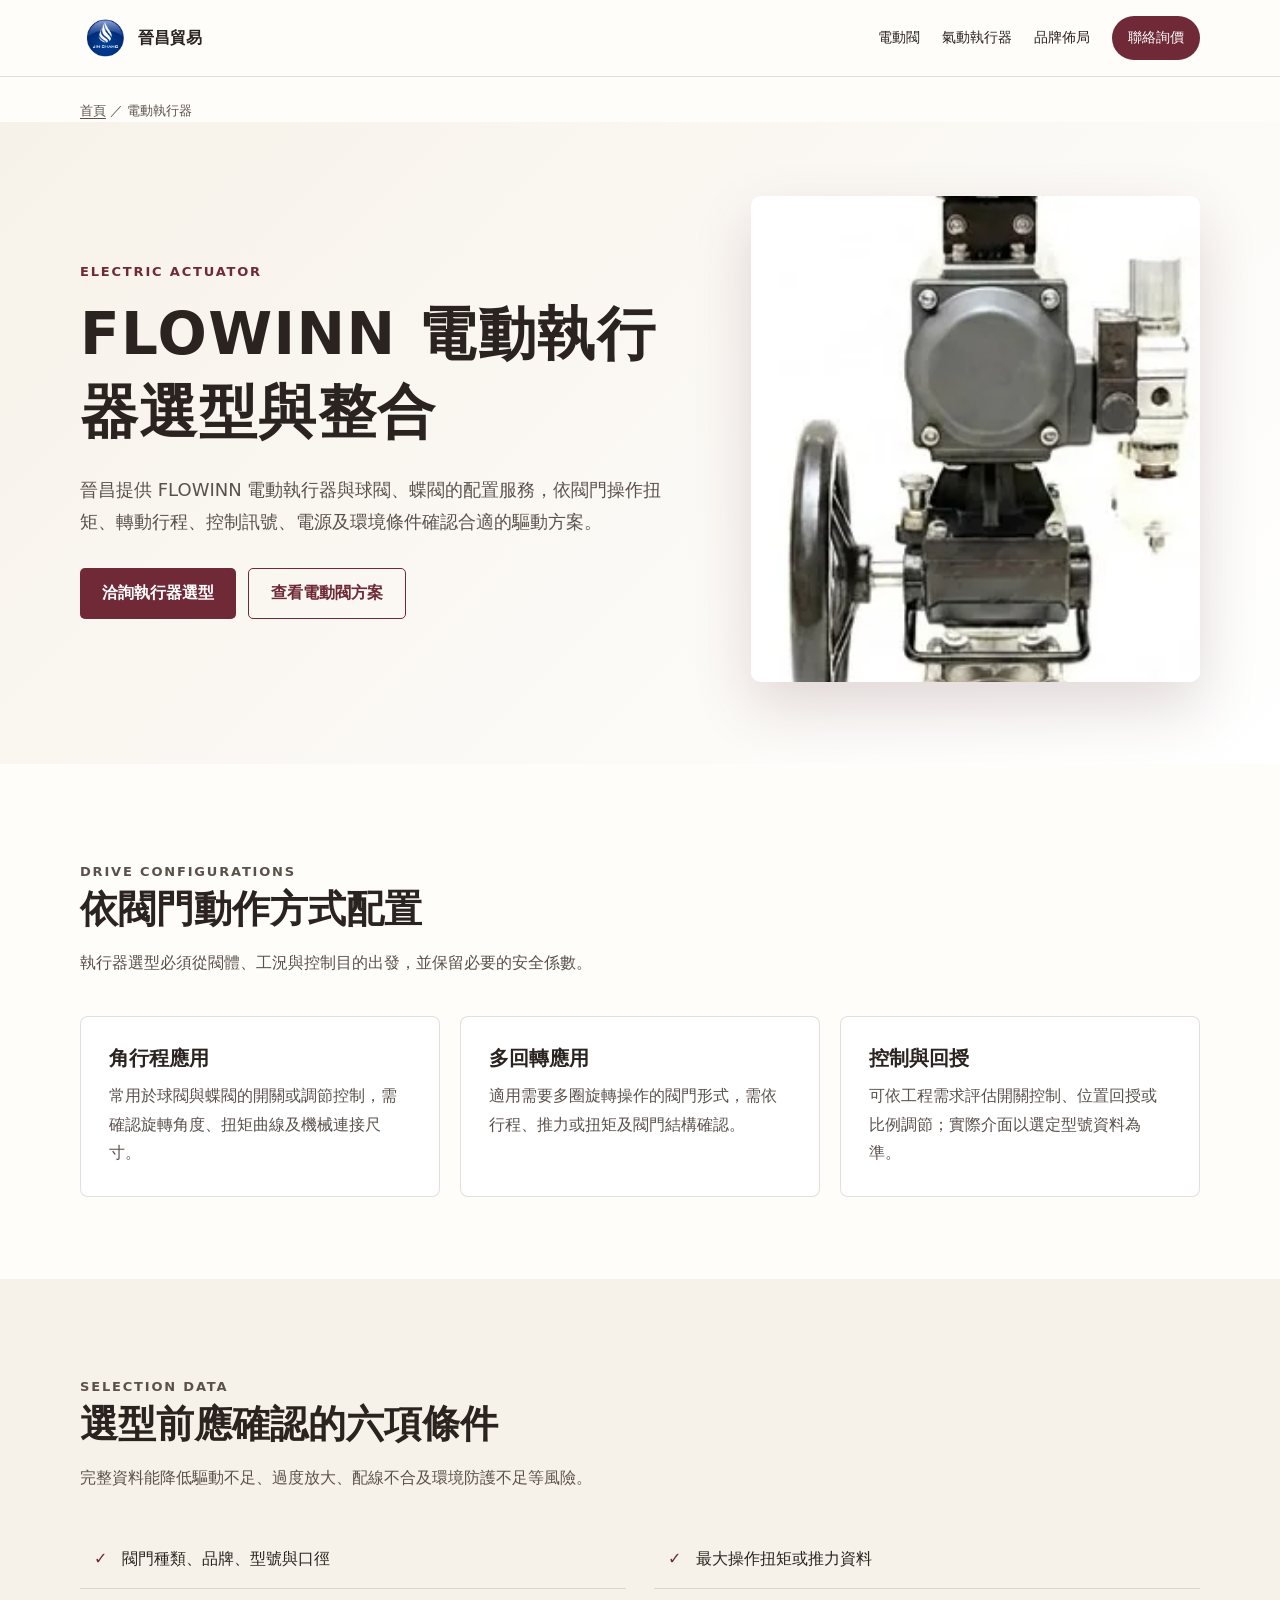
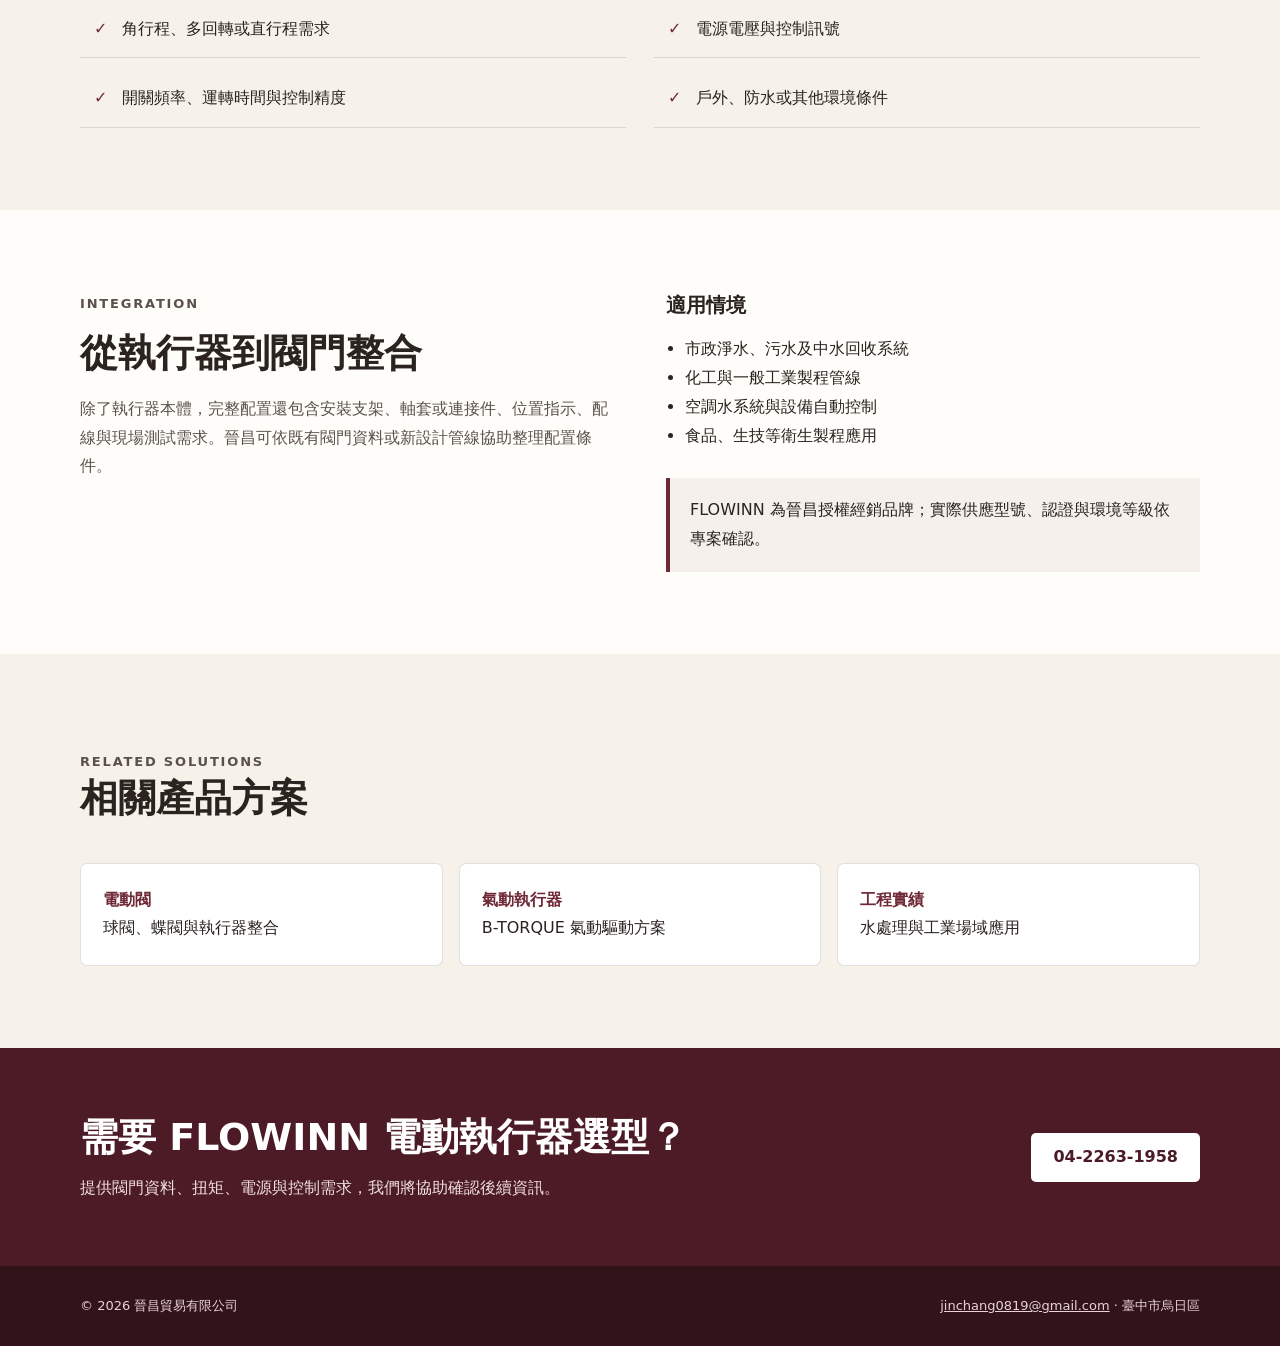
==== electric-actuator/index.html @ 91215583 "Build first-phase SEO landing pages" ====
<!DOCTYPE html>
<html lang="zh-Hant">
<head>
<meta charset="UTF-8">
<meta name="viewport" content="width=device-width, initial-scale=1.0">
<title>電動執行器與 FLOWINN 閥門驅動整合｜晉昌貿易</title>
<meta name="description" content="晉昌貿易提供 FLOWINN 電動執行器選型及球閥、蝶閥系統整合，依扭矩、行程、電源、控制訊號與現場環境評估配置。">
<meta name="robots" content="index,follow,max-image-preview:large">
<link rel="canonical" href="https://jinchang.tw/electric-actuator/">
<meta property="og:locale" content="zh_TW"><meta property="og:type" content="website">
<meta property="og:title" content="電動執行器與 FLOWINN 閥門驅動整合｜晉昌貿易">
<meta property="og:description" content="FLOWINN 電動執行器選型、球閥與蝶閥整合服務。">
<meta property="og:url" content="https://jinchang.tw/electric-actuator/">
<meta property="og:image" content="https://jinchang.tw/assets/images/product-actuator.jpg">
<link rel="icon" href="../assets/images/jinchang-logo-mark.png"><link rel="stylesheet" href="../assets/css/seo-pages.css">
<script type="application/ld+json">
{"@context":"https://schema.org","@graph":[
  {"@type":"WebPage","@id":"https://jinchang.tw/electric-actuator/#webpage","url":"https://jinchang.tw/electric-actuator/","name":"電動執行器與 FLOWINN 閥門驅動整合","description":"FLOWINN 電動執行器選型與閥門系統整合。","isPartOf":{"@id":"https://jinchang.tw/#website"},"about":{"@id":"https://jinchang.tw/#organization"}},
  {"@type":"Service","name":"電動執行器選型與閥門驅動整合","serviceType":"FLOWINN 電動執行器整合","provider":{"@id":"https://jinchang.tw/#organization"},"areaServed":{"@type":"Country","name":"Taiwan"}},
  {"@type":"BreadcrumbList","itemListElement":[{"@type":"ListItem","position":1,"name":"首頁","item":"https://jinchang.tw/"},{"@type":"ListItem","position":2,"name":"電動執行器","item":"https://jinchang.tw/electric-actuator/"}]}
]}
</script>
</head>
<body>
<nav class="page-nav"><div class="wrap"><a class="page-brand" href="../"><img src="../assets/images/jinchang-logo-mark.png" alt="晉昌貿易 Logo" width="46" height="46"><span>晉昌貿易</span></a><div class="page-links"><a href="../electric-valve/">電動閥</a><a href="../pneumatic-actuator/">氣動執行器</a><a href="../#brands">品牌佈局</a><a class="nav-contact" href="#contact">聯絡詢價</a></div></div></nav>

<main>
  <div class="wrap breadcrumb"><a href="../">首頁</a> ／ 電動執行器</div>
  <header class="page-hero"><div class="wrap hero-grid"><div><p class="eyebrow">Electric Actuator</p><h1>FLOWINN 電動執行器選型與整合</h1><p class="lead">晉昌提供 FLOWINN 電動執行器與球閥、蝶閥的配置服務，依閥門操作扭矩、轉動行程、控制訊號、電源及環境條件確認合適的驅動方案。</p><div class="hero-actions"><a class="btn btn-primary" href="#contact">洽詢執行器選型</a><a class="btn btn-secondary" href="../electric-valve/">查看電動閥方案</a></div></div><picture class="hero-visual"><source type="image/webp" srcset="../assets/images/product-actuator.webp"><img src="../assets/images/product-actuator.jpg" alt="FLOWINN 電動執行器與閥門驅動系統" width="243" height="486"></picture></div></header>

  <section class="section"><div class="wrap"><div class="section-head"><p class="eyebrow">Drive Configurations</p><h2>依閥門動作方式配置</h2><p>執行器選型必須從閥體、工況與控制目的出發，並保留必要的安全係數。</p></div><div class="cards">
    <article class="card"><h3>角行程應用</h3><p>常用於球閥與蝶閥的開關或調節控制，需確認旋轉角度、扭矩曲線及機械連接尺寸。</p></article>
    <article class="card"><h3>多回轉應用</h3><p>適用需要多圈旋轉操作的閥門形式，需依行程、推力或扭矩及閥門結構確認。</p></article>
    <article class="card"><h3>控制與回授</h3><p>可依工程需求評估開關控制、位置回授或比例調節；實際介面以選定型號資料為準。</p></article>
  </div></div></section>

  <section class="section alt"><div class="wrap"><div class="section-head"><p class="eyebrow">Selection Data</p><h2>選型前應確認的六項條件</h2><p>完整資料能降低驅動不足、過度放大、配線不合及環境防護不足等風險。</p></div><ul class="check-list"><li>閥門種類、品牌、型號與口徑</li><li>最大操作扭矩或推力資料</li><li>角行程、多回轉或直行程需求</li><li>電源電壓與控制訊號</li><li>開關頻率、運轉時間與控制精度</li><li>戶外、防水或其他環境條件</li></ul></div></section>

  <section class="section"><div class="wrap content-grid"><div><p class="eyebrow">Integration</p><h2>從執行器到閥門整合</h2><p>除了執行器本體，完整配置還包含安裝支架、軸套或連接件、位置指示、配線與現場測試需求。晉昌可依既有閥門資料或新設計管線協助整理配置條件。</p></div><div><h3>適用情境</h3><ul><li>市政淨水、污水及中水回收系統</li><li>化工與一般工業製程管線</li><li>空調水系統與設備自動控制</li><li>食品、生技等衛生製程應用</li></ul><div class="notice">FLOWINN 為晉昌授權經銷品牌；實際供應型號、認證與環境等級依專案確認。</div></div></div></section>

  <section class="section alt"><div class="wrap"><div class="section-head"><p class="eyebrow">Related Solutions</p><h2>相關產品方案</h2></div><div class="related"><a href="../electric-valve/"><strong>電動閥</strong>球閥、蝶閥與執行器整合</a><a href="../pneumatic-actuator/"><strong>氣動執行器</strong>B-TORQUE 氣動驅動方案</a><a href="../#records"><strong>工程實績</strong>水處理與工業場域應用</a></div></div></section>
</main>

<section class="cta" id="contact"><div class="wrap"><div><h2>需要 FLOWINN 電動執行器選型？</h2><p>提供閥門資料、扭矩、電源與控制需求，我們將協助確認後續資訊。</p></div><a class="btn" href="tel:0422631958">04-2263-1958</a></div></section>
<footer class="page-footer"><div class="wrap"><span>© 2026 晉昌貿易有限公司</span><span><a href="mailto:jinchang0819@gmail.com">jinchang0819@gmail.com</a> · 臺中市烏日區</span></div></footer>
</body>
</html>
---- assets/css/seo-pages.css ----
:root {
  --burgundy: #6f2937;
  --burgundy-deep: #4c1b25;
  --cream: #f7f2e9;
  --paper: #fffdf9;
  --ink: #2a2320;
  --ink-soft: #5b514c;
  --line: rgba(42, 35, 32, 0.14);
  --font-cjk: "PingFang TC", "Noto Sans TC", "Microsoft JhengHei", system-ui, sans-serif;
  --max-width: 1120px;
}

* { box-sizing: border-box; }
html { scroll-behavior: smooth; }
body {
  margin: 0;
  color: var(--ink);
  background: var(--paper);
  font-family: var(--font-cjk);
  line-height: 1.8;
  -webkit-font-smoothing: antialiased;
}
a { color: inherit; }
img { display: block; max-width: 100%; }
.wrap { width: min(calc(100% - 48px), var(--max-width)); margin: 0 auto; }

.page-nav {
  position: sticky;
  top: 0;
  z-index: 20;
  border-bottom: 1px solid var(--line);
  background: rgba(255,253,249,.96);
  backdrop-filter: blur(12px);
}
.page-nav .wrap {
  min-height: 76px;
  display: flex;
  align-items: center;
  justify-content: space-between;
  gap: 24px;
}
.page-brand { display: flex; align-items: center; gap: 12px; text-decoration: none; font-weight: 800; }
.page-brand img { width: 46px; height: 46px; }
.page-links { display: flex; align-items: center; gap: 22px; font-size: 14px; }
.page-links a { text-decoration: none; }
.page-links a:hover { color: var(--burgundy); }
.nav-contact {
  padding: 9px 16px;
  border-radius: 999px;
  color: #fff;
  background: var(--burgundy);
}

.breadcrumb { padding: 22px 0 0; color: var(--ink-soft); font-size: 13px; }
.breadcrumb a { text-underline-offset: 3px; }

.page-hero { padding: 74px 0 82px; background: linear-gradient(135deg, var(--cream), #fff); }
.hero-grid { display: grid; grid-template-columns: 1.15fr .85fr; gap: 64px; align-items: center; }
.eyebrow { margin: 0 0 12px; color: var(--burgundy); font-size: 13px; font-weight: 800; letter-spacing: .14em; text-transform: uppercase; }
h1, h2, h3 { margin: 0; line-height: 1.35; }
h1 { font-size: clamp(34px, 5vw, 58px); letter-spacing: .025em; }
h2 { font-size: clamp(27px, 3.5vw, 38px); }
h3 { font-size: 20px; }
.lead { margin: 22px 0 0; color: var(--ink-soft); font-size: 18px; }
.hero-actions { display: flex; flex-wrap: wrap; gap: 12px; margin-top: 30px; }
.btn { display: inline-flex; align-items: center; justify-content: center; min-height: 48px; padding: 10px 22px; border-radius: 5px; text-decoration: none; font-weight: 800; }
.btn-primary { color: #fff; background: var(--burgundy); }
.btn-secondary { border: 1px solid var(--burgundy); color: var(--burgundy); }
.hero-visual { overflow: hidden; border-radius: 10px; box-shadow: 0 24px 60px rgba(76,27,37,.16); background: #fff; }
.hero-visual img { width: 100%; aspect-ratio: 4 / 3; object-fit: cover; object-position: center; }

.section { padding: 82px 0; }
.section.alt { background: var(--cream); }
.section-head { max-width: 760px; margin-bottom: 38px; }
.section-head p { margin: 14px 0 0; color: var(--ink-soft); }
.cards { display: grid; grid-template-columns: repeat(3, 1fr); gap: 20px; }
.card { padding: 28px; border: 1px solid var(--line); border-radius: 8px; background: #fff; }
.card p { margin: 10px 0 0; color: var(--ink-soft); }
.check-list { display: grid; grid-template-columns: repeat(2, 1fr); gap: 12px 28px; padding: 0; margin: 0; list-style: none; }
.check-list li { position: relative; padding: 14px 16px 14px 42px; border-bottom: 1px solid var(--line); }
.check-list li::before { content: "✓"; position: absolute; left: 14px; color: var(--burgundy); font-weight: 900; }
.content-grid { display: grid; grid-template-columns: 1fr 1fr; gap: 52px; align-items: start; }
.content-grid p { color: var(--ink-soft); }
.content-grid ul { padding-left: 1.2em; }
.notice { margin-top: 28px; padding: 18px 20px; border-left: 4px solid var(--burgundy); background: rgba(111,41,55,.06); }
.faq { border-top: 1px solid var(--line); }
.faq article { padding: 24px 0; border-bottom: 1px solid var(--line); }
.faq p { margin: 8px 0 0; color: var(--ink-soft); }
.related { display: grid; grid-template-columns: repeat(3, 1fr); gap: 16px; }
.related a { padding: 22px; border: 1px solid var(--line); border-radius: 7px; text-decoration: none; background: #fff; }
.related a:hover { border-color: var(--burgundy); }
.related strong { display: block; color: var(--burgundy); }

.cta { padding: 64px 0; color: #fff; background: var(--burgundy-deep); }
.cta .wrap { display: flex; justify-content: space-between; align-items: center; gap: 32px; }
.cta p { margin: 10px 0 0; color: #f0dfe3; }
.cta .btn { color: var(--burgundy-deep); background: #fff; white-space: nowrap; }
.page-footer { padding: 28px 0; color: #e6d4d8; background: #32131a; font-size: 13px; }
.page-footer .wrap { display: flex; justify-content: space-between; gap: 24px; }

@media (max-width: 820px) {
  .page-links a:not(.nav-contact) { display: none; }
  .hero-grid, .content-grid { grid-template-columns: 1fr; }
  .hero-grid { gap: 38px; }
  .cards, .related { grid-template-columns: 1fr; }
  .check-list { grid-template-columns: 1fr; }
  .page-hero, .section { padding: 58px 0; }
  .cta .wrap, .page-footer .wrap { align-items: flex-start; flex-direction: column; }
}
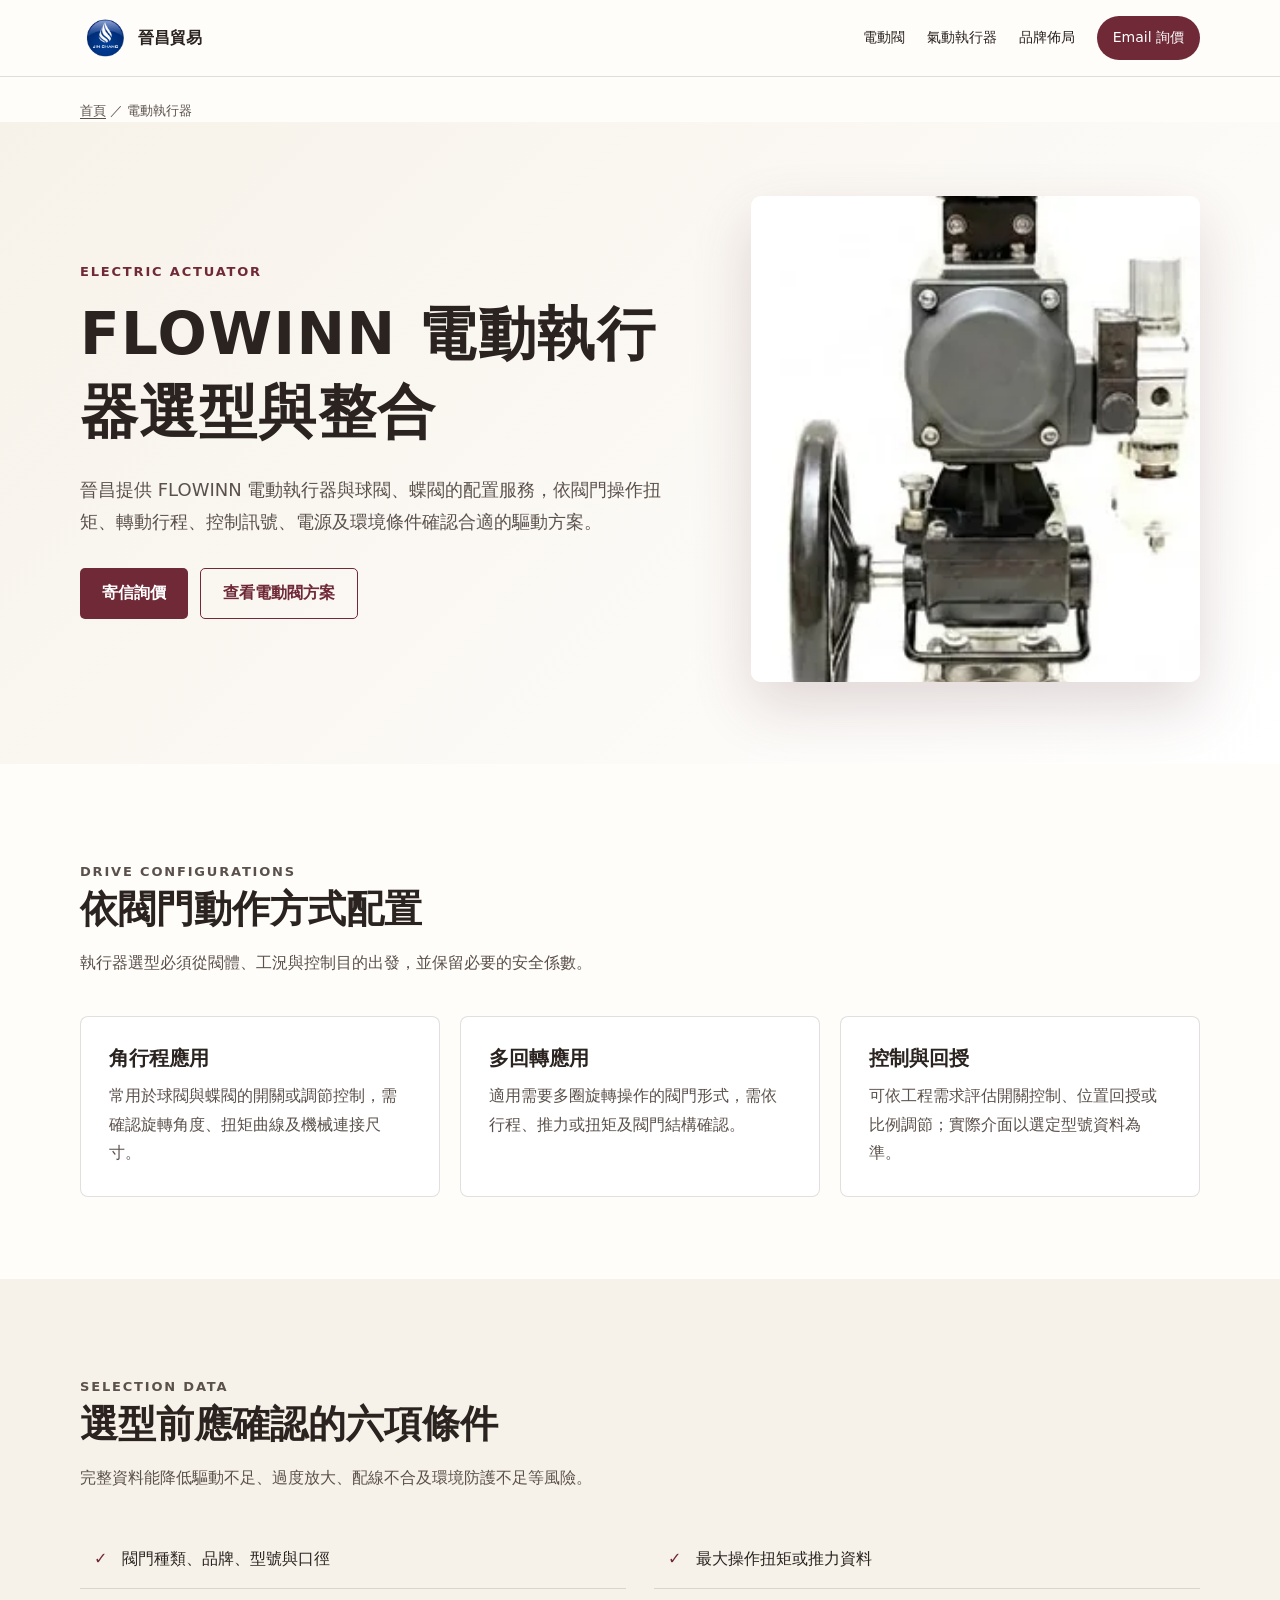
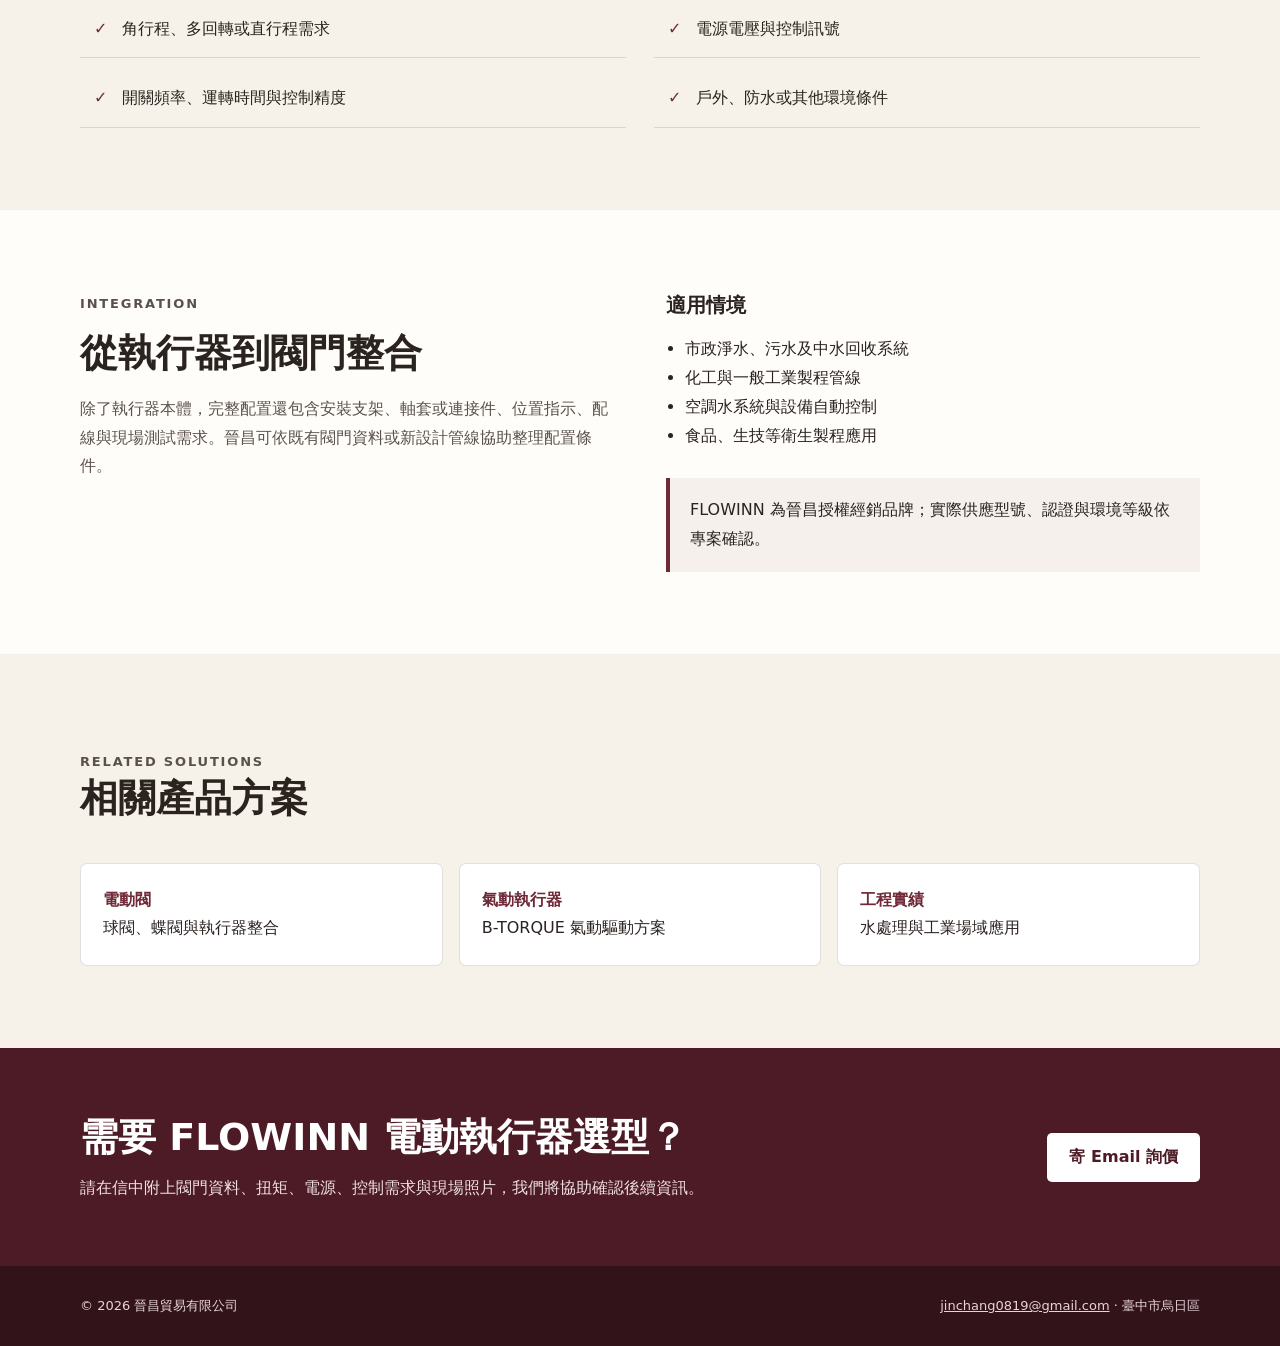
==== commit a6f8ff4e: "Improve valve SEO content and email enquiries" ====
--- a/electric-actuator/index.html
+++ b/electric-actuator/index.html
@@ -22,11 +22,11 @@
 </script>
 </head>
 <body>
-<nav class="page-nav"><div class="wrap"><a class="page-brand" href="../"><img src="../assets/images/jinchang-logo-mark.png" alt="晉昌貿易 Logo" width="46" height="46"><span>晉昌貿易</span></a><div class="page-links"><a href="../electric-valve/">電動閥</a><a href="../pneumatic-actuator/">氣動執行器</a><a href="../#brands">品牌佈局</a><a class="nav-contact" href="#contact">聯絡詢價</a></div></div></nav>
+<nav class="page-nav"><div class="wrap"><a class="page-brand" href="../"><img src="../assets/images/jinchang-logo-mark.png" alt="晉昌貿易 Logo" width="46" height="46"><span>晉昌貿易</span></a><div class="page-links"><a href="../electric-valve/">電動閥</a><a href="../pneumatic-actuator/">氣動執行器</a><a href="../#brands">品牌佈局</a><a class="nav-contact" href="mailto:jinchang0819@gmail.com?subject=FLOWINN%20%E9%9B%BB%E5%8B%95%E5%9F%B7%E8%A1%8C%E5%99%A8%E8%A9%A2%E5%83%B9">Email 詢價</a></div></div></nav>
 
 <main>
   <div class="wrap breadcrumb"><a href="../">首頁</a> ／ 電動執行器</div>
-  <header class="page-hero"><div class="wrap hero-grid"><div><p class="eyebrow">Electric Actuator</p><h1>FLOWINN 電動執行器選型與整合</h1><p class="lead">晉昌提供 FLOWINN 電動執行器與球閥、蝶閥的配置服務，依閥門操作扭矩、轉動行程、控制訊號、電源及環境條件確認合適的驅動方案。</p><div class="hero-actions"><a class="btn btn-primary" href="#contact">洽詢執行器選型</a><a class="btn btn-secondary" href="../electric-valve/">查看電動閥方案</a></div></div><picture class="hero-visual"><source type="image/webp" srcset="../assets/images/product-actuator.webp"><img src="../assets/images/product-actuator.jpg" alt="FLOWINN 電動執行器與閥門驅動系統" width="243" height="486"></picture></div></header>
+  <header class="page-hero"><div class="wrap hero-grid"><div><p class="eyebrow">Electric Actuator</p><h1>FLOWINN 電動執行器選型與整合</h1><p class="lead">晉昌提供 FLOWINN 電動執行器與球閥、蝶閥的配置服務，依閥門操作扭矩、轉動行程、控制訊號、電源及環境條件確認合適的驅動方案。</p><div class="hero-actions"><a class="btn btn-primary" href="mailto:jinchang0819@gmail.com?subject=FLOWINN%20%E9%9B%BB%E5%8B%95%E5%9F%B7%E8%A1%8C%E5%99%A8%E8%A9%A2%E5%83%B9">寄信詢價</a><a class="btn btn-secondary" href="../electric-valve/">查看電動閥方案</a></div></div><picture class="hero-visual"><source type="image/webp" srcset="../assets/images/product-actuator.webp"><img src="../assets/images/product-actuator.jpg" alt="FLOWINN 電動執行器與閥門驅動系統" width="243" height="486" fetchpriority="high" decoding="async"></picture></div></header>
 
   <section class="section"><div class="wrap"><div class="section-head"><p class="eyebrow">Drive Configurations</p><h2>依閥門動作方式配置</h2><p>執行器選型必須從閥體、工況與控制目的出發，並保留必要的安全係數。</p></div><div class="cards">
     <article class="card"><h3>角行程應用</h3><p>常用於球閥與蝶閥的開關或調節控制，需確認旋轉角度、扭矩曲線及機械連接尺寸。</p></article>
@@ -41,7 +41,7 @@
   <section class="section alt"><div class="wrap"><div class="section-head"><p class="eyebrow">Related Solutions</p><h2>相關產品方案</h2></div><div class="related"><a href="../electric-valve/"><strong>電動閥</strong>球閥、蝶閥與執行器整合</a><a href="../pneumatic-actuator/"><strong>氣動執行器</strong>B-TORQUE 氣動驅動方案</a><a href="../#records"><strong>工程實績</strong>水處理與工業場域應用</a></div></div></section>
 </main>
 
-<section class="cta" id="contact"><div class="wrap"><div><h2>需要 FLOWINN 電動執行器選型？</h2><p>提供閥門資料、扭矩、電源與控制需求，我們將協助確認後續資訊。</p></div><a class="btn" href="tel:0422631958">04-2263-1958</a></div></section>
+<section class="cta" id="contact"><div class="wrap"><div><h2>需要 FLOWINN 電動執行器選型？</h2><p>請在信中附上閥門資料、扭矩、電源、控制需求與現場照片，我們將協助確認後續資訊。</p></div><a class="btn" href="mailto:jinchang0819@gmail.com?subject=FLOWINN%20%E9%9B%BB%E5%8B%95%E5%9F%B7%E8%A1%8C%E5%99%A8%E8%A9%A2%E5%83%B9">寄 Email 詢價</a></div></section>
 <footer class="page-footer"><div class="wrap"><span>© 2026 晉昌貿易有限公司</span><span><a href="mailto:jinchang0819@gmail.com">jinchang0819@gmail.com</a> · 臺中市烏日區</span></div></footer>
 </body>
 </html>
--- a/assets/css/seo-pages.css
+++ b/assets/css/seo-pages.css
@@ -68,6 +68,81 @@
 .btn-secondary { border: 1px solid var(--burgundy); color: var(--burgundy); }
 .hero-visual { overflow: hidden; border-radius: 10px; box-shadow: 0 24px 60px rgba(76,27,37,.16); background: #fff; }
 .hero-visual img { width: 100%; aspect-ratio: 4 / 3; object-fit: cover; object-position: center; }
+
+/* Pneumatic actuator product showcase: preserve the full portrait artwork. */
+.pneumatic-product-hero {
+  overflow: hidden;
+  background:
+    radial-gradient(circle at 88% 14%, rgba(111,41,55,.09), transparent 28%),
+    linear-gradient(135deg, var(--cream), #fff 68%);
+}
+.product-hero-grid { grid-template-columns: minmax(0, 1.08fr) minmax(360px, .92fr); }
+.hero-copy { position: relative; z-index: 1; }
+.hero-product-showcase {
+  position: relative;
+  min-width: 0;
+  margin: 0;
+  padding: 24px;
+  border: 1px solid rgba(111,41,55,.15);
+  border-radius: 22px;
+  background: rgba(255,255,255,.82);
+  box-shadow: 0 30px 70px rgba(76,27,37,.14);
+}
+.hero-product-showcase::before {
+  content: "";
+  position: absolute;
+  width: 150px;
+  height: 150px;
+  right: -54px;
+  top: -54px;
+  border: 30px solid rgba(111,41,55,.06);
+  border-radius: 50%;
+}
+.showcase-heading {
+  position: relative;
+  z-index: 1;
+  display: flex;
+  align-items: baseline;
+  justify-content: space-between;
+  gap: 16px;
+  margin-bottom: 14px;
+  color: var(--burgundy-deep);
+}
+.showcase-heading span { font-size: 18px; font-weight: 900; letter-spacing: .08em; }
+.showcase-heading small { color: var(--ink-soft); font-size: 11px; letter-spacing: .08em; text-transform: uppercase; }
+.hero-product-showcase .hero-visual {
+  position: relative;
+  z-index: 1;
+  display: block;
+  overflow: hidden;
+  border: 1px solid rgba(42,35,32,.08);
+  border-radius: 15px;
+  box-shadow: none;
+  background: #fff;
+}
+.hero-product-showcase .hero-visual img {
+  width: 100%;
+  height: auto;
+  aspect-ratio: auto;
+  object-fit: contain;
+}
+.hero-product-showcase figcaption {
+  position: relative;
+  z-index: 1;
+  display: flex;
+  flex-wrap: wrap;
+  gap: 8px;
+  margin-top: 16px;
+}
+.hero-product-showcase figcaption span {
+  padding: 5px 10px;
+  border: 1px solid rgba(111,41,55,.14);
+  border-radius: 999px;
+  color: var(--burgundy);
+  background: var(--cream);
+  font-size: 12px;
+  font-weight: 700;
+}
 
 .section { padding: 82px 0; }
 .section.alt { background: var(--cream); }
@@ -86,6 +161,16 @@
 .faq { border-top: 1px solid var(--line); }
 .faq article { padding: 24px 0; border-bottom: 1px solid var(--line); }
 .faq p { margin: 8px 0 0; color: var(--ink-soft); }
+.table-scroll { overflow-x: auto; border: 1px solid var(--line); border-radius: 8px; background: #fff; }
+.decision-table { width: 100%; min-width: 640px; border-collapse: collapse; text-align: left; }
+.decision-table th, .decision-table td { padding: 17px 20px; border-bottom: 1px solid var(--line); vertical-align: top; }
+.decision-table thead th { color: #fff; background: var(--burgundy-deep); }
+.decision-table tbody th { width: 24%; color: var(--burgundy); }
+.decision-table tbody tr:last-child th, .decision-table tbody tr:last-child td { border-bottom: 0; }
+.steps { display: grid; grid-template-columns: repeat(3, 1fr); gap: 20px; }
+.steps article { padding: 28px; border-top: 4px solid var(--burgundy); background: var(--cream); }
+.steps span { display: block; margin-bottom: 12px; color: var(--burgundy); font-size: 13px; font-weight: 900; letter-spacing: .12em; }
+.steps p { margin: 10px 0 0; color: var(--ink-soft); }
 .related { display: grid; grid-template-columns: repeat(3, 1fr); gap: 16px; }
 .related a { padding: 22px; border: 1px solid var(--line); border-radius: 7px; text-decoration: none; background: #fff; }
 .related a:hover { border-color: var(--burgundy); }
@@ -102,8 +187,15 @@
   .page-links a:not(.nav-contact) { display: none; }
   .hero-grid, .content-grid { grid-template-columns: 1fr; }
   .hero-grid { gap: 38px; }
-  .cards, .related { grid-template-columns: 1fr; }
+  .cards, .related, .steps { grid-template-columns: 1fr; }
   .check-list { grid-template-columns: 1fr; }
   .page-hero, .section { padding: 58px 0; }
   .cta .wrap, .page-footer .wrap { align-items: flex-start; flex-direction: column; }
-}
+  .product-hero-grid { grid-template-columns: 1fr; }
+  .hero-product-showcase { width: min(100%, 520px); margin-inline: auto; padding: 18px; border-radius: 18px; }
+}
+
+@media (max-width: 480px) {
+  .showcase-heading { align-items: flex-start; flex-direction: column; gap: 2px; }
+  .hero-product-showcase { padding: 14px; }
+}
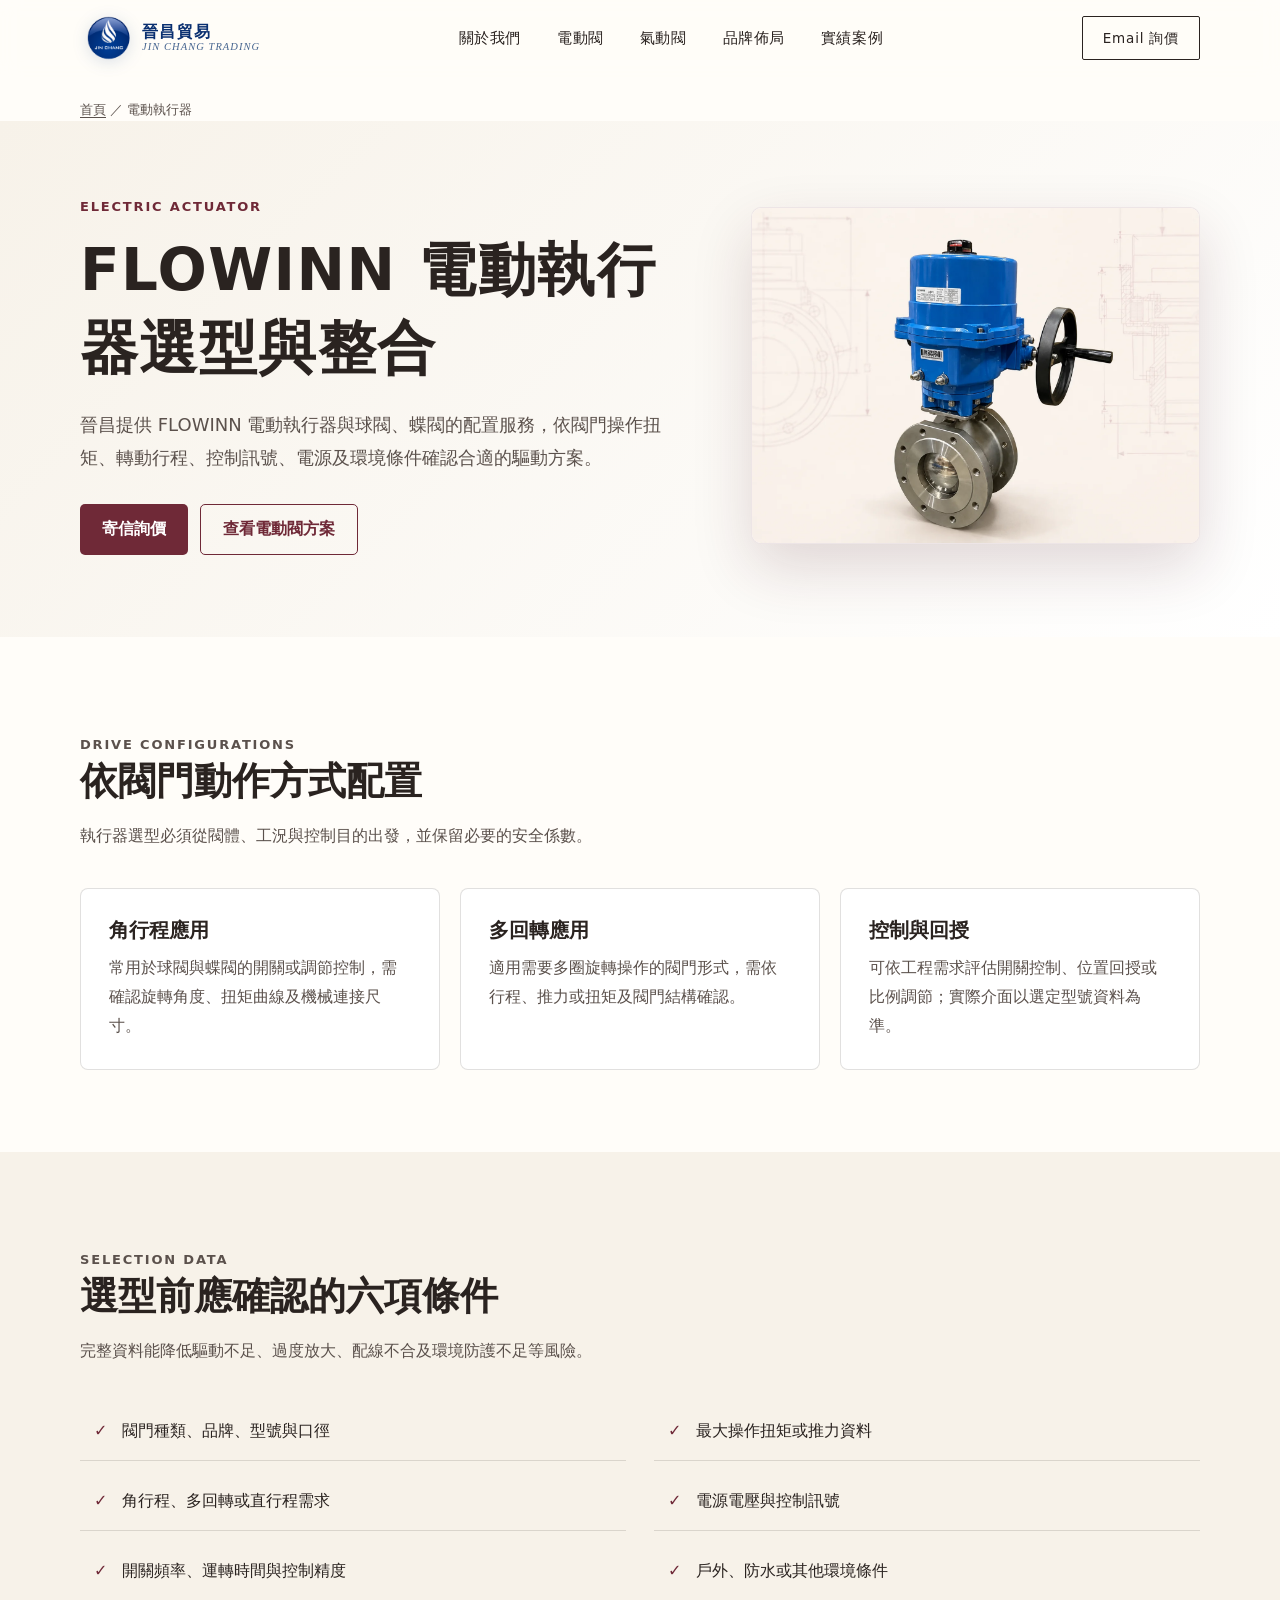
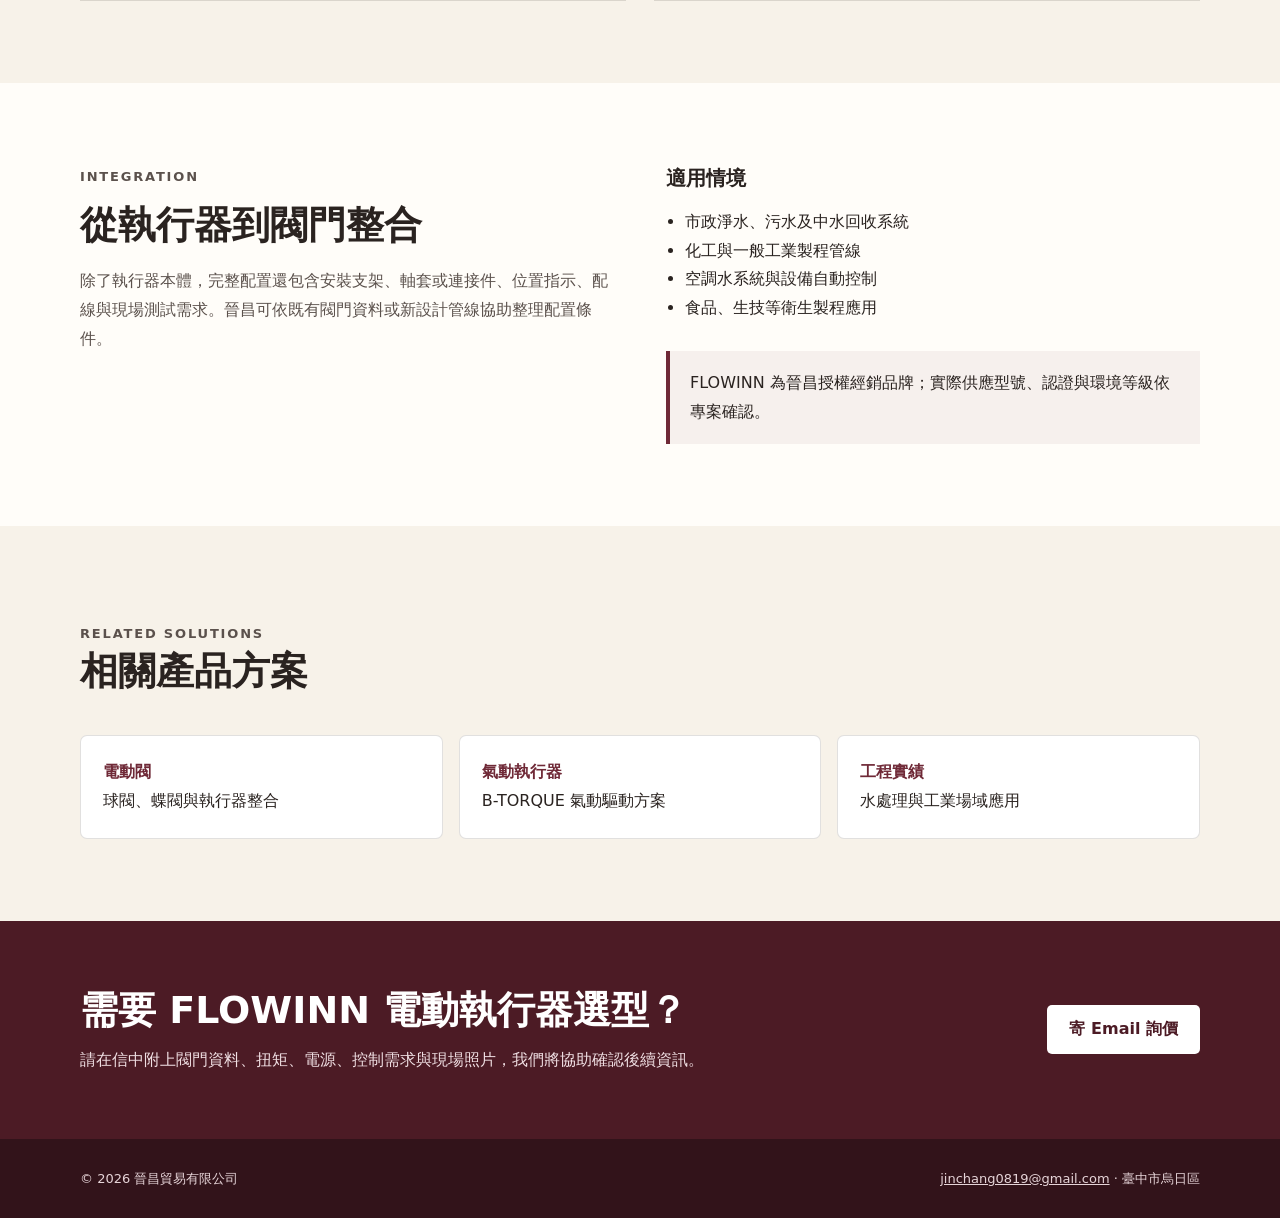
==== commit d6643bfe: "Unify navigation and refresh product visuals" ====
--- a/electric-actuator/index.html
+++ b/electric-actuator/index.html
@@ -3,7 +3,7 @@
 <head>
 <meta charset="UTF-8">
 <meta name="viewport" content="width=device-width, initial-scale=1.0">
-<title>電動執行器與 FLOWINN 閥門驅動整合｜晉昌貿易</title>
+<title>電動執行器與 FLOWINN 閥門驅動整合｜晉昌貿易有限公司</title>
 <meta name="description" content="晉昌貿易提供 FLOWINN 電動執行器選型及球閥、蝶閥系統整合，依扭矩、行程、電源、控制訊號與現場環境評估配置。">
 <meta name="robots" content="index,follow,max-image-preview:large">
 <link rel="canonical" href="https://jinchang.tw/electric-actuator/">
@@ -11,8 +11,9 @@
 <meta property="og:title" content="電動執行器與 FLOWINN 閥門驅動整合｜晉昌貿易">
 <meta property="og:description" content="FLOWINN 電動執行器選型、球閥與蝶閥整合服務。">
 <meta property="og:url" content="https://jinchang.tw/electric-actuator/">
-<meta property="og:image" content="https://jinchang.tw/assets/images/product-actuator.jpg">
-<link rel="icon" href="../assets/images/jinchang-logo-mark.png"><link rel="stylesheet" href="../assets/css/seo-pages.css">
+<meta property="og:site_name" content="晉昌貿易有限公司">
+<meta property="og:image" content="https://jinchang.tw/assets/images/flowinn-electric-valve-hero-v2.webp">
+<link rel="icon" href="../assets/images/jinchang-logo-mark.png"><link rel="stylesheet" href="../assets/css/seo-pages.css?v=20260908-2">
 <script type="application/ld+json">
 {"@context":"https://schema.org","@graph":[
   {"@type":"WebPage","@id":"https://jinchang.tw/electric-actuator/#webpage","url":"https://jinchang.tw/electric-actuator/","name":"電動執行器與 FLOWINN 閥門驅動整合","description":"FLOWINN 電動執行器選型與閥門系統整合。","isPartOf":{"@id":"https://jinchang.tw/#website"},"about":{"@id":"https://jinchang.tw/#organization"}},
@@ -22,11 +23,11 @@
 </script>
 </head>
 <body>
-<nav class="page-nav"><div class="wrap"><a class="page-brand" href="../"><img src="../assets/images/jinchang-logo-mark.png" alt="晉昌貿易 Logo" width="46" height="46"><span>晉昌貿易</span></a><div class="page-links"><a href="../electric-valve/">電動閥</a><a href="../pneumatic-actuator/">氣動執行器</a><a href="../#brands">品牌佈局</a><a class="nav-contact" href="mailto:jinchang0819@gmail.com?subject=FLOWINN%20%E9%9B%BB%E5%8B%95%E5%9F%B7%E8%A1%8C%E5%99%A8%E8%A9%A2%E5%83%B9">Email 詢價</a></div></div></nav>
+<nav class="site-nav" id="siteNav"><div class="wrap"><a href="../#top" class="brand"><img src="../assets/images/jinchang-logo-mark.png" alt="晉昌貿易有限公司 Logo" width="52" height="52"><span class="brand-text"><span class="zh">晉昌貿易</span><span class="en">JIN CHANG TRADING</span></span></a><ul class="nav-links"><li><a href="../#about">關於我們</a></li><li><a href="../electric-valve/">電動閥</a></li><li><a href="../pneumatic-valve/">氣動閥</a></li><li><a href="../#brands">品牌佈局</a></li><li><a href="../#records">實績案例</a></li><li class="cta-mobile-only"><a href="mailto:jinchang0819@gmail.com?subject=%E6%99%89%E6%98%8C%E9%96%A5%E9%96%80%E8%A9%A2%E5%83%B9">Email 詢價</a></li></ul><a href="mailto:jinchang0819@gmail.com?subject=%E6%99%89%E6%98%8C%E9%96%A5%E9%96%80%E8%A9%A2%E5%83%B9" class="nav-cta">Email 詢價</a><button class="nav-toggle" id="navToggle" aria-label="開啟選單" aria-expanded="false"><span></span><span></span><span></span></button></div></nav>
 
 <main>
   <div class="wrap breadcrumb"><a href="../">首頁</a> ／ 電動執行器</div>
-  <header class="page-hero"><div class="wrap hero-grid"><div><p class="eyebrow">Electric Actuator</p><h1>FLOWINN 電動執行器選型與整合</h1><p class="lead">晉昌提供 FLOWINN 電動執行器與球閥、蝶閥的配置服務，依閥門操作扭矩、轉動行程、控制訊號、電源及環境條件確認合適的驅動方案。</p><div class="hero-actions"><a class="btn btn-primary" href="mailto:jinchang0819@gmail.com?subject=FLOWINN%20%E9%9B%BB%E5%8B%95%E5%9F%B7%E8%A1%8C%E5%99%A8%E8%A9%A2%E5%83%B9">寄信詢價</a><a class="btn btn-secondary" href="../electric-valve/">查看電動閥方案</a></div></div><picture class="hero-visual"><source type="image/webp" srcset="../assets/images/product-actuator.webp"><img src="../assets/images/product-actuator.jpg" alt="FLOWINN 電動執行器與閥門驅動系統" width="243" height="486" fetchpriority="high" decoding="async"></picture></div></header>
+  <header class="page-hero"><div class="wrap hero-grid"><div><p class="eyebrow">Electric Actuator</p><h1>FLOWINN 電動執行器選型與整合</h1><p class="lead">晉昌提供 FLOWINN 電動執行器與球閥、蝶閥的配置服務，依閥門操作扭矩、轉動行程、控制訊號、電源及環境條件確認合適的驅動方案。</p><div class="hero-actions"><a class="btn btn-primary" href="mailto:jinchang0819@gmail.com?subject=FLOWINN%20%E9%9B%BB%E5%8B%95%E5%9F%B7%E8%A1%8C%E5%99%A8%E8%A9%A2%E5%83%B9">寄信詢價</a><a class="btn btn-secondary" href="../electric-valve/">查看電動閥方案</a></div></div><picture class="hero-visual product-hero-visual"><img src="../assets/images/flowinn-electric-valve-hero-v2.webp" alt="FLOWINN 電動執行器與不鏽鋼蝶閥完整配置" width="1448" height="1086" fetchpriority="high" decoding="async"></picture></div></header>
 
   <section class="section"><div class="wrap"><div class="section-head"><p class="eyebrow">Drive Configurations</p><h2>依閥門動作方式配置</h2><p>執行器選型必須從閥體、工況與控制目的出發，並保留必要的安全係數。</p></div><div class="cards">
     <article class="card"><h3>角行程應用</h3><p>常用於球閥與蝶閥的開關或調節控制，需確認旋轉角度、扭矩曲線及機械連接尺寸。</p></article>
@@ -43,5 +44,6 @@
 
 <section class="cta" id="contact"><div class="wrap"><div><h2>需要 FLOWINN 電動執行器選型？</h2><p>請在信中附上閥門資料、扭矩、電源、控制需求與現場照片，我們將協助確認後續資訊。</p></div><a class="btn" href="mailto:jinchang0819@gmail.com?subject=FLOWINN%20%E9%9B%BB%E5%8B%95%E5%9F%B7%E8%A1%8C%E5%99%A8%E8%A9%A2%E5%83%B9">寄 Email 詢價</a></div></section>
 <footer class="page-footer"><div class="wrap"><span>© 2026 晉昌貿易有限公司</span><span><a href="mailto:jinchang0819@gmail.com">jinchang0819@gmail.com</a> · 臺中市烏日區</span></div></footer>
+<script src="../assets/js/main.js"></script>
 </body>
 </html>
--- a/assets/css/seo-pages.css
+++ b/assets/css/seo-pages.css
@@ -7,6 +7,7 @@
   --ink-soft: #5b514c;
   --line: rgba(42, 35, 32, 0.14);
   --font-cjk: "PingFang TC", "Noto Sans TC", "Microsoft JhengHei", system-ui, sans-serif;
+  --font-en: Georgia, "Times New Roman", serif;
   --max-width: 1120px;
 }
 
@@ -24,35 +25,54 @@
 img { display: block; max-width: 100%; }
 .wrap { width: min(calc(100% - 48px), var(--max-width)); margin: 0 auto; }
 
-.page-nav {
-  position: sticky;
+.site-nav {
+  position: fixed;
   top: 0;
-  z-index: 20;
-  border-bottom: 1px solid var(--line);
-  background: rgba(255,253,249,.96);
-  backdrop-filter: blur(12px);
-}
-.page-nav .wrap {
-  min-height: 76px;
+  left: 0;
+  right: 0;
+  z-index: 100;
+  border-bottom: 1px solid transparent;
+  background: rgba(255,253,249,.88);
+  backdrop-filter: saturate(140%) blur(10px);
+  transition: border-color .3s ease, box-shadow .3s ease;
+}
+.site-nav.scrolled { border-bottom-color: var(--line); box-shadow: 0 2px 20px rgba(42,35,32,.04); }
+.site-nav .wrap {
+  height: 76px;
   display: flex;
   align-items: center;
   justify-content: space-between;
-  gap: 24px;
-}
-.page-brand { display: flex; align-items: center; gap: 12px; text-decoration: none; font-weight: 800; }
-.page-brand img { width: 46px; height: 46px; }
-.page-links { display: flex; align-items: center; gap: 22px; font-size: 14px; }
-.page-links a { text-decoration: none; }
-.page-links a:hover { color: var(--burgundy); }
-.nav-contact {
-  padding: 9px 16px;
-  border-radius: 999px;
-  color: #fff;
-  background: var(--burgundy);
-}
-
-.breadcrumb { padding: 22px 0 0; color: var(--ink-soft); font-size: 13px; }
+}
+.brand { display: flex; align-items: center; gap: 10px; text-decoration: none; }
+.brand img { width: 52px; height: 52px; object-fit: contain; flex: 0 0 auto; filter: drop-shadow(0 3px 8px rgba(5,48,115,.14)); }
+.brand-text { display: flex; flex-direction: column; line-height: 1.2; }
+.brand-text .zh { color: #092f70; font-size: 16px; font-weight: 700; letter-spacing: .08em; }
+.brand-text .en { color: #46658f; font-family: var(--font-en); font-size: 10.5px; font-style: italic; letter-spacing: .1em; }
+.nav-links { display: flex; gap: 36px; margin: 0; padding: 0; list-style: none; }
+.nav-links a { position: relative; padding-bottom: 4px; color: var(--ink); font-size: 14.5px; letter-spacing: .04em; text-decoration: none; }
+.nav-links a::after { content: ""; position: absolute; right: 100%; bottom: 0; left: 0; height: 1px; background: var(--burgundy); transition: right .28s ease; }
+.nav-links a:hover::after { right: 0; }
+.nav-cta { display: inline-flex; align-items: center; padding: 9px 20px; border: 1px solid var(--ink); border-radius: 2px; font-size: 13.5px; letter-spacing: .06em; text-decoration: none; transition: background .25s ease, color .25s ease, border-color .25s ease; }
+.nav-cta:hover { color: #fff; border-color: var(--burgundy); background: var(--burgundy); }
+.cta-mobile-only { display: none; }
+.nav-toggle { display: none; padding: 6px; border: 0; background: none; cursor: pointer; }
+.nav-toggle span { display: block; width: 24px; height: 2px; margin: 5px 0; background: var(--ink); transition: transform .25s ease, opacity .25s ease; }
+
+.breadcrumb { padding: 98px 0 0; color: var(--ink-soft); font-size: 13px; }
 .breadcrumb a { text-underline-offset: 3px; }
+
+.product-hero-visual {
+  border: 1px solid rgba(111,41,55,.12);
+  border-radius: 18px;
+  background: #f8f2e9;
+  box-shadow: 0 24px 60px rgba(76,27,37,.13);
+}
+.product-hero-visual img {
+  width: 100%;
+  height: auto;
+  aspect-ratio: 4 / 3;
+  object-fit: contain;
+}
 
 .page-hero { padding: 74px 0 82px; background: linear-gradient(135deg, var(--cream), #fff); }
 .hero-grid { display: grid; grid-template-columns: 1.15fr .85fr; gap: 64px; align-items: center; }
@@ -184,7 +204,15 @@
 .page-footer .wrap { display: flex; justify-content: space-between; gap: 24px; }
 
 @media (max-width: 820px) {
-  .page-links a:not(.nav-contact) { display: none; }
+  .brand img { width: 46px; height: 46px; }
+  .brand-text .zh { font-size: 15px; }
+  .brand-text .en { font-size: 9.5px; }
+  .nav-links, .nav-cta { display: none; }
+  .nav-toggle { display: block; }
+  .site-nav.open .nav-links { display: flex; position: absolute; top: 76px; right: 0; left: 0; flex-direction: column; gap: 0; padding: 8px 28px 24px; border-bottom: 1px solid var(--line); background: var(--paper); }
+  .site-nav.open .nav-links a { display: block; padding: 13px 0; }
+  .site-nav.open .nav-links li.cta-mobile-only { display: block; margin-top: 10px; padding-top: 6px; border-top: 1px solid var(--line); }
+  .site-nav.open .nav-links li.cta-mobile-only a { padding: 12px 0; }
   .hero-grid, .content-grid { grid-template-columns: 1fr; }
   .hero-grid { gap: 38px; }
   .cards, .related, .steps { grid-template-columns: 1fr; }
